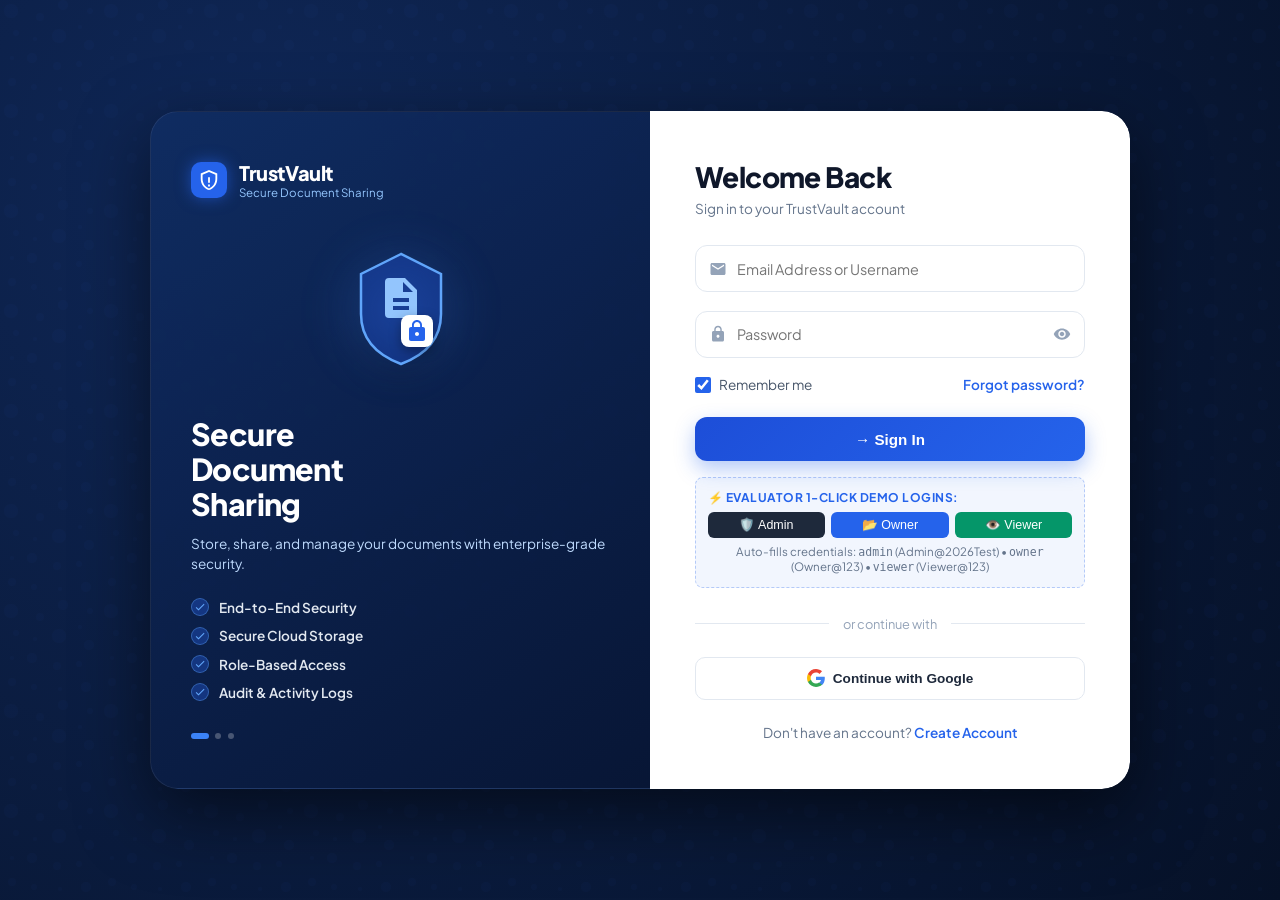
==== src/main/resources/static/dashboard.html @ 3277acce "feat: complete production readiness, multi-user isolation, and company evaluator audit" ====
<!DOCTYPE html>
<html lang="en">
<head>
  <meta charset="UTF-8">
  <meta http-equiv="refresh" content="0; url=index.html">
  <title>TrustVault - Redirecting...</title>
  <script>window.location.replace("index.html");</script>
</head>
<body style="font-family:sans-serif; text-align:center; padding:3rem; color:#475569;">
  <p>Redirecting to TrustVault Dashboard...</p>
  <p><a href="index.html">Click here if not redirected automatically</a></p>
</body>
</html>
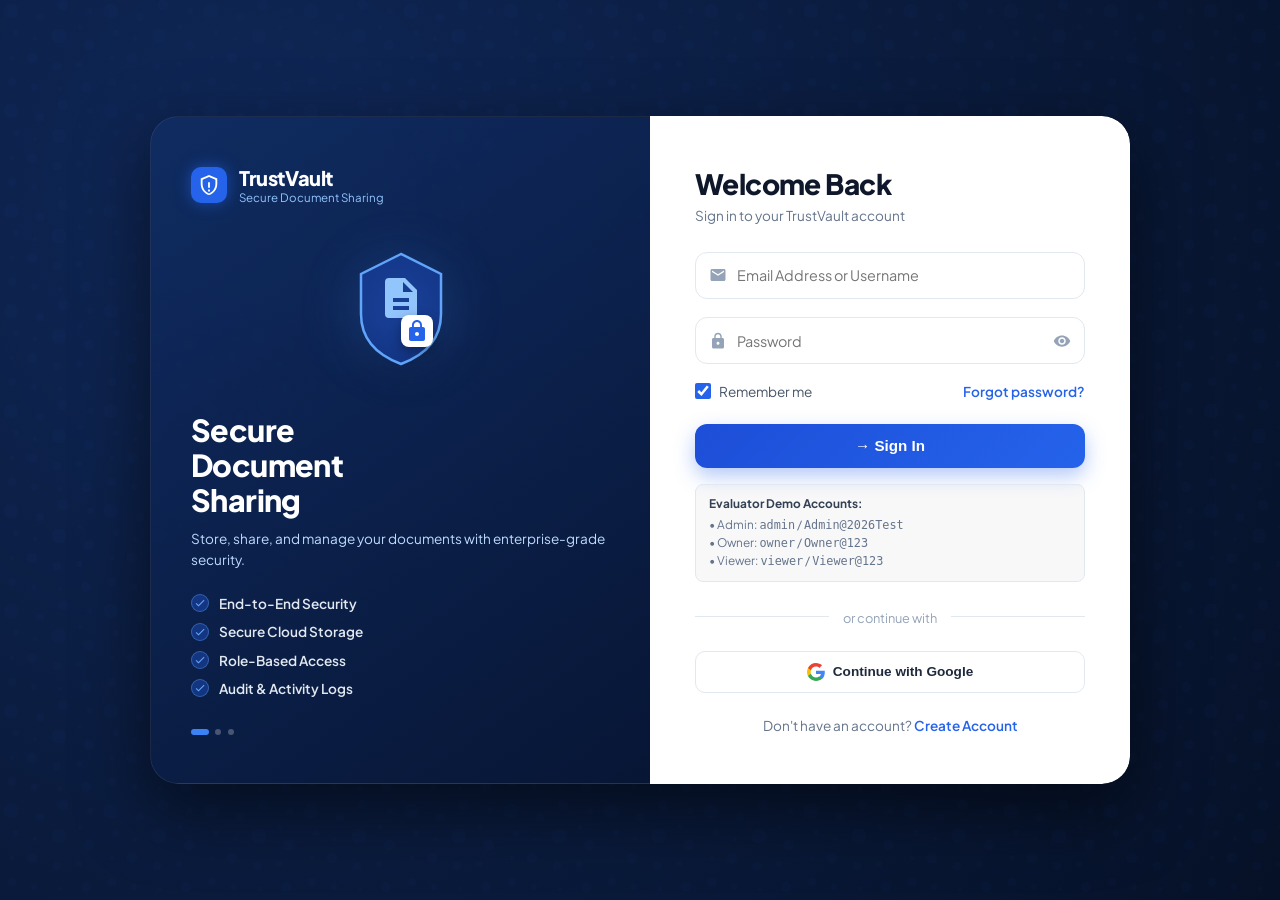
==== commit 24f99e06: "fix(auth): enforce homepage authentication routing, redirect unauthenticated users to login, protect" ====
--- a/src/main/resources/static/dashboard.html
+++ b/src/main/resources/static/dashboard.html
@@ -2,12 +2,532 @@
 <html lang="en">
 <head>
   <meta charset="UTF-8">
-  <meta http-equiv="refresh" content="0; url=index.html">
-  <title>TrustVault - Redirecting...</title>
-  <script>window.location.replace("index.html");</script>
+  <meta name="viewport" content="width=device-width, initial-scale=1.0">
+  <title>TrustVault Dashboard</title>
+  <link rel="icon" href="data:,">
+  <link rel="stylesheet" href="css/dashboard.css">
+  <link rel="stylesheet" href="css/theme.css">
+  <link rel="preconnect" href="https://fonts.googleapis.com">
+  <link rel="preconnect" href="https://fonts.gstatic.com" crossorigin>
+  <link href="https://fonts.googleapis.com/css2?family=Plus+Jakarta+Sans:wght@400;500;600;700;800&family=JetBrains+Mono:wght@500;600&display=swap" rel="stylesheet">
+  <script>
+    (function() {
+      var token = localStorage.getItem('trustvault_token') || sessionStorage.getItem('trustvault_token');
+      if (!token) {
+        window.location.replace('login.html');
+        return;
+      }
+      try {
+        document.cookie = 'trustvault_token=' + encodeURIComponent(token) + '; Path=/; SameSite=Lax; max-age=86400';
+      } catch (e) {}
+    })();
+  </script>
+  <style>
+    body.auth-pending {
+      display: none !important;
+    }
+  </style>
+  <script src="js/theme-switcher.js" defer></script>
+  <script src="js/dashboard.js" defer></script>
 </head>
-<body style="font-family:sans-serif; text-align:center; padding:3rem; color:#475569;">
-  <p>Redirecting to TrustVault Dashboard...</p>
-  <p><a href="index.html">Click here if not redirected automatically</a></p>
+<body class="auth-pending">
+  <!-- Top Enterprise Security Banner -->
+  <div class="evaluator-top-strip">
+    <div class="strip-left">
+      <span class="pulse-indicator"></span>
+      <strong>TRUSTVAULT ENTERPRISE SECURITY PLATFORM</strong> • SHA-256 Tamper-Evident Audit Ledger
+    </div>
+    <div class="strip-right">
+      <span id="active-session-badge" style="font-size:0.78rem; color:#93c5fd; font-weight:600;">Authenticated Session</span>
+      <a href="login.html" class="strip-link" onclick="handleLogout(); return false;">Sign Out →</a>
+    </div>
+  </div>
+
+  <div class="app-shell">
+    <!-- LEFT SIDEBAR -->
+    <aside class="sidebar">
+      <div class="sidebar-brand">
+        <div class="brand-shield-icon">
+          <svg viewBox="0 0 24 24"><path d="M12 1L3 5v6c0 5.55 3.84 10.74 9 12 5.16-1.26 9-6.45 9-12V5l-9-4zm0 2.18l7 3.12v4.7c0 4.67-3.13 9.07-7 10.18-3.87-1.11-7-5.51-7-10.18V6.3l7-3.12zm-1 5.82v6h2v-6h-2zm0 8v2h2v-2h-2z"/></svg>
+        </div>
+        <div class="brand-text">
+          <h2>TrustVault</h2>
+          <span>Secure Document Sharing</span>
+        </div>
+      </div>
+      <nav class="sidebar-nav">
+        <a href="javascript:void(0)" class="nav-item active" data-view="dashboard" onclick="navigateTo('dashboard')">
+          <svg viewBox="0 0 24 24"><path d="M10 20v-6h4v6h5v-8h3L12 3 2 12h3v8z"/></svg>
+          <span>Dashboard</span>
+        </a>
+        <a href="javascript:void(0)" class="nav-item" data-view="my-docs" onclick="navigateTo('my-docs')">
+          <svg viewBox="0 0 24 24"><path d="M14 2H6a2 2 0 0 0-2 2v16a2 2 0 0 0 2 2h12a2 2 0 0 0 2-2V8l-6-6zm-1 2l5 5h-5V4zM6 20V4h6v5h5v11H6z"/></svg>
+          <span>My Documents</span>
+        </a>
+        <a href="javascript:void(0)" class="nav-item" data-view="shared-with-me" onclick="navigateTo('shared-with-me')">
+          <svg viewBox="0 0 24 24"><path d="M16 11c1.66 0 2.99-1.34 2.99-3S17.66 5 16 5s-3 1.34-3 3 1.34 3 3 3zm-8 0c1.66 0 2.99-1.34 2.99-3S9.66 5 8 5 5 6.34 5 8s1.34 3 3 3zm0 2c-2.33 0-7 1.17-7 3.5V19h14v-2.5c0-2.33-4.67-3.5-7-3.5zm8 0c-.29 0-.62.02-.97.05 1.16.84 1.97 1.97 1.97 3.45V19h6v-2.5c0-2.33-4.67-3.5-7-3.5z"/></svg>
+          <span>Shared with Me</span>
+        </a>
+        <a href="javascript:void(0)" class="nav-item" data-view="shared-by-me" onclick="navigateTo('shared-by-me')">
+          <svg viewBox="0 0 24 24"><path d="M2.01 21L23 12 2.01 3 2 10l15 2-15 2z"/></svg>
+          <span>Shared by Me</span>
+        </a>
+        <a href="javascript:void(0)" class="nav-item" data-view="access-control" onclick="navigateTo('access-control')">
+          <svg viewBox="0 0 24 24"><path d="M12 1L3 5v6c0 5.55 3.84 10.74 9 12 5.16-1.26 9-6.45 9-12V5l-9-4zm-1 6h2v2h-2V7zm0 4h2v6h-2v-6z"/></svg>
+          <span>Access Control</span>
+        </a>
+        <a href="javascript:void(0)" class="nav-item" data-view="audit-logs" onclick="navigateTo('audit-logs')">
+          <svg viewBox="0 0 24 24"><path d="M19 3H5c-1.1 0-2 .9-2 2v14c0 1.1.9 2 2 2h14c1.1 0 2-.9 2-2V5c0-1.1-.9-2-2-2zm-5 14H7v-2h7v2zm3-4H7v-2h10v2zm0-4H7V7h10v2z"/></svg>
+          <span>Audit Logs</span>
+        </a>
+        <a href="javascript:void(0)" class="nav-item" data-view="recycle-bin" onclick="navigateTo('recycle-bin')">
+          <svg viewBox="0 0 24 24"><path d="M6 19c0 1.1.9 2 2 2h8c1.1 0 2-.9 2-2V7H6v12zM19 4h-3.5l-1-1h-5l-1 1H5v2h14V4z"/></svg>
+          <span>Recycle Bin</span>
+        </a>
+        <a href="javascript:void(0)" class="nav-item" data-view="settings" onclick="navigateTo('settings')">
+          <svg viewBox="0 0 24 24"><path d="M19.14 12.94c.04-.3.06-.61.06-.94 0-.32-.02-.64-.07-.94l2.03-1.58c.18-.14.23-.41.12-.61l-1.92-3.32c-.12-.22-.37-.29-.59-.22l-2.39.96c-.5-.38-1.03-.7-1.62-.94l-.36-2.54c-.04-.24-.24-.41-.48-.41h-3.84c-.24 0-.43.17-.47.41l-.36 2.54c-.59.24-1.13.57-1.62.94l-2.39-.96c-.22-.08-.47 0-.59.22L2.74 8.87c-.12.21-.08.47.12.61l2.03 1.58c-.05.3-.09.63-.09.94s.02.64.07.94l-2.03 1.58c-.18.14-.23.41-.12.61l1.92 3.32c.12.22.37.29.59.22l2.39-.96c.5.38 1.03.7 1.62.94l.36 2.54c.05.24.24.41.48.41h3.84c.24 0 .44-.17.47-.41l.36-2.54c.59-.24 1.13-.56 1.62-.94l2.39.96c.22.08.47 0 .59-.22l1.92-3.32c.12-.22.07-.47-.12-.61l-2.01-1.58zM12 15.6c-1.98 0-3.6-1.62-3.6-3.6s1.62-3.6 3.6-3.6 3.6 1.62 3.6 3.6-1.62 3.6-3.6 3.6z"/></svg>
+          <span>Settings</span>
+        </a>
+      </nav>
+      <!-- Sidebar Storage Meter -->
+      <div class="sidebar-storage-box">
+        <div class="storage-title-row"><span>Storage Used</span></div>
+        <div class="storage-value-row"><strong id="sidebar-storage-text">2.4 GB of 10 GB</strong></div>
+        <div class="progress-bar-track"><div class="progress-bar-fill" style="width: 24%;"></div></div>
+      </div>
+    </aside>
+
+    <!-- MAIN APP COLUMN -->
+    <div class="main-column">
+      <!-- TOP HEADER -->
+      <header class="top-header">
+        <h1 class="header-page-title" id="page-title">Dashboard</h1>
+        <button id="themeToggle" class="btn btn-sm" title="Toggle theme">🌙</button>
+
+        <button id="uploadBtn" class="btn btn-sm btn-primary" title="Upload document" style="margin-left:0.5rem;" onclick="triggerFileInput()"><svg width="16" height="16" viewBox="0 0 24 24" fill="currentColor" style="vertical-align:middle;margin-right:4px;"><path d="M5 20h14v-2H5v2zm7-18L5 9h4v4h6V9h4L12 2z"/></svg>Upload Documents</button>
+        <div class="header-search-bar">
+          <svg class="search-icon" viewBox="0 0 24 24"><path d="M15.5 14h-.79l-.28-.27A6.471 6.471 0 0 0 16 9.5 6.5 6.5 0 1 0 9.5 16c1.61 0 3.09-.59 4.23-1.57l.27.28v.79l5 4.99L20.49 19l-4.99-5zm-6 0C7.01 14 5 11.99 5 9.5S7.01 5 9.5 5 14 7.01 14 9.5 11.99 14 9.5 14z"/></svg>
+          <input type="text" id="global-search-input" placeholder="Search documents, users..." oninput="handleGlobalSearch(this.value)">
+        </div>
+        <div class="header-user-section">
+          <button class="notification-bell-btn" title="Notifications" onclick="showToast('Zero security breach notifications.', 'info')">
+            <svg viewBox="0 0 24 24"><path d="M12 22c1.1 0 2-.9 2-2h-4c0 1.1.9 2 2 2zm6-6v-5c0-3.07-1.63-5.64-4.5-6.32V4c0-.83-.67-1.5-1.5-1.5s-1.5.67-1.5 1.5v.68C7.64 5.36 6 7.92 6 11v5l-2 2v1h16v-1l-2-2zm-2 1H8v-6c0-2.48 1.51-4.5 4-4.5s4 2.02 4 4.5v6z"/></svg>
+            <span class="bell-dot"></span>
+          </button>
+          <div class="user-profile-widget" onclick="navigateTo('settings')" title="Account Settings">
+            <div class="user-avatar-circle" id="header-avatar">U</div>
+            <div class="user-name-meta">
+              <strong id="header-username">Loading...</strong>
+              <span id="header-role">Authenticated</span>
+            </div>
+          </div>
+          <button id="logoutBtn" class="btn btn-sm" style="background:#ef4444;color:#fff;border:none;padding:0.45rem 0.75rem;border-radius:8px;font-weight:600;cursor:pointer;" onclick="handleLogout()" title="Sign out and clear session">Logout</button>
+        </div>
+      
+
+<input type="file" id="dashboard-file-input" style="display:none;" onchange="handleFileSelect(event)" />
+</header>
+
+      <!-- CONTENT BODY -->
+      <main class="content-body">
+        <!-- VIEW: DASHBOARD (ADMIN) -->
+        <div id="view-dashboard" class="view-panel active">
+          <!-- Welcome / Overview Section -->
+          <div class="welcome-banner-card">
+            <div class="welcome-text-col">
+              <h2>Welcome back, <span id="welcome-user-name">User</span> 👋</h2>
+              <p>Manage, share, and control your documents securely with TrustVault.</p>
+            </div>
+            <div class="welcome-graphic-col">
+              <div class="graphic-canvas">
+                <svg class="doc-icon-back" viewBox="0 0 70 85"><rect width="70" height="85" rx="8" fill="#e2e8f0"/><line x1="12" y1="20" x2="58" y2="20" stroke="#cbd5e1" stroke-width="4" stroke-linecap="round"/><line x1="12" y1="32" x2="50" y2="32" stroke="#cbd5e1" stroke-width="4" stroke-linecap="round"/><line x1="12" y1="44" x2="45" y2="44" stroke="#cbd5e1" stroke-width="4" stroke-linecap="round"/></svg>
+                <svg class="doc-icon-front" viewBox="0 0 65 80"><rect width="65" height="80" rx="8" fill="#ffffff" filter="drop-shadow(0 8px 16px rgba(0,0,0,0.08))"/><line x1="12" y1="18" x2="52" y2="18" stroke="#93c5fd" stroke-width="3.5" stroke-linecap="round"/><line x1="12" y1="28" x2="45" y2="28" stroke="#93c5fd" stroke-width="3.5" stroke-linecap="round"/><line x1="12" y1="38" x2="48" y2="38" stroke="#cbd5e1" stroke-width="3.5" stroke-linecap="round"/></svg>
+                <div class="shield-badge-3d"><svg viewBox="0 0 24 24"><path d="M12 1L3 5v6c0 5.55 3.84 10.74 9 12 5.16-1.26 9-6.45 9-12V5l-9-4zm-1 6h2v2h-2V7zm0 4h2v6h-2v-6z" fill="#ffffff"/></svg></div>
+              </div>
+            </div>
+          </div>
+
+          <!-- KPI Cards -->
+          <div class="stats-row">
+            <div class="stat-card">
+              <div class="stat-icon-box blue-soft"><svg viewBox="0 0 24 24"><path d="M14 2H6a2 2 0 0 0-2 2v16a2 2 0 0 0 2 2h12a2 2 0 0 0 2-2V8l-6-6zm-1 2l5 5h-5V4zM6 20V4h6v5h5v11H6z"/></svg></div>
+              <div class="stat-content"><span class="stat-title">Total Users</span><div class="stat-num-row"><strong class="stat-number" id="kpi-total-users">...</strong></div></div>
+            </div>
+            <div class="stat-card">
+              <div class="stat-icon-box blue-soft"><svg viewBox="0 0 24 24"><path d="M14 2H6a2 2 0 0 0-2 2v16a2 2 0 0 0 2 2h12a2 2 0 0 0 2-2V8l-6-6zm-1 2l5 5h-5V4zM6 20V4h6v5h5v11H6z"/></svg></div>
+              <div class="stat-content"><span class="stat-title">Total Documents</span><div class="stat-num-row"><strong class="stat-number" id="kpi-total-docs">...</strong></div></div>
+            </div>
+            <div class="stat-card">
+              <div class="stat-icon-box green-soft"><svg viewBox="0 0 24 24"><path d="M12 1L3 5v6c0 5.55 3.84 10.74 9 12 5.16-1.26 9-6.45 9-12V5l-9-4zm-2 16l-4-4 1.41-1.41L10 14.17l6.59-6.59L18 9l-8 8z"/></svg></div>
+              <div class="stat-content"><span class="stat-title">Active Permissions</span><div class="stat-num-row"><strong class="stat-number" id="kpi-shared-docs">...</strong></div></div>
+            </div>
+            <div class="stat-card">
+              <div class="stat-icon-box purple-soft"><svg viewBox="0 0 24 24"><path d="M11.99 2C6.47 2 2 6.48 2 12s4.47 10 9.99 10C17.52 22 22 17.52 22 12S17.52 2 11.99 2zM12 20c-4.42 0-8-3.58-8-8s3.58-8 8-8 8 3.58 8 8-3.58 8-8 8zm.5-13H11v6l5.25 3.15.75-1.23-4.5-2.67z"/></svg></div>
+              <div class="stat-content"><span class="stat-title">Audit Events (Denied 24h)</span><div class="stat-num-row"><strong class="stat-number" id="kpi-storage-usage">...</strong></div></div>
+            </div>
+          </div>
+
+          <!-- Recent Documents Panel -->
+          <div class="panel-card" style="margin-top:1.5rem;">
+            <div class="panel-card-header flex-between">
+              <h3>Recent Documents</h3>
+              <div>
+                <button class="btn btn-sm btn-primary" style="margin-right:0.5rem;" onclick="openRequestAccessModal()">Request Document Access</button>
+                <a href="javascript:void(0)" class="link-view-all" onclick="navigateTo('my-docs')">View All →</a>
+              </div>
+            </div>
+            <table class="recent-docs-table">
+              <thead>
+                <tr>
+                  <th>Title</th>
+                  <th>Owner</th>
+                  <th>Modified</th>
+                  <th>Access</th>
+                  <th style="text-align:right;">Actions</th>
+                </tr>
+              </thead>
+              <tbody id="recent-docs-tbody">
+                <!-- Populated by JS -->
+              </tbody>
+            </table>
+          </div>
+
+          <!-- Security Posture & Audit Summary -->
+          <div class="panel-card" style="margin-top:1.5rem;">
+            <div class="panel-card-header flex-between">
+              <h3>Security &amp; Audit Posture (Real-Time API)</h3>
+              <button class="btn btn-sm btn-primary" onclick="runTamperProofCheck()">Verify Hash Chain</button>
+            </div>
+            <div class="panel-card-body" id="security-posture-summary" style="padding:1rem;color:var(--text-muted);">
+              Loading security telemetry...
+            </div>
+          </div>
+
+          <!-- Recent Activities -->
+          <div class="panel-card" style="margin-top:1.5rem;">
+            <div class="panel-card-header flex-between">
+              <h3>Recent Audit Trail Events</h3>
+              <a href="javascript:void(0)" class="link-view-all" onclick="navigateTo('audit-logs')">View All →</a>
+            </div>
+            <ul id="recent-activities-list" style="list-style:none;padding:0;margin:0;">
+              <!-- Populated by JS -->
+            </ul>
+          </div>
+
+          <!-- Pending Access Requests -->
+          <div class="panel-card" style="margin-top:1.5rem;">
+            <div class="panel-card-header flex-between">
+              <h3>Pending Access Requests (Owner Inbox)</h3>
+              <a href="javascript:void(0)" class="link-view-all" onclick="navigateTo('access-control')">Manage →</a>
+            </div>
+            <table class="recent-docs-table">
+              <thead>
+                <tr>
+                  <th>Requester</th>
+                  <th>Document</th>
+                  <th>Permission / Reason</th>
+                  <th>Requested At</th>
+                  <th style="text-align:right;">Action</th>
+                </tr>
+              </thead>
+              <tbody id="pending-requests-tbody">
+                <!-- Filled via API -->
+              </tbody>
+            </table>
+          </div>
+        </div>
+
+        <!-- VIEW: DOCUMENTS REPOSITORY (MY DOCS / SHARED WITH ME / SHARED BY ME) -->
+        <div id="view-my-docs" class="view-panel" style="display:none;">
+          <div class="panel-card">
+            <div class="panel-card-header flex-between">
+              <h3 id="docs-view-heading">Documents Repository</h3>
+              <div>
+                <button class="btn btn-sm btn-primary" onclick="openRequestAccessModal()">Request Access</button>
+                <button class="btn btn-sm btn-primary" onclick="openShareModal()">Grant Permission</button>
+              </div>
+            </div>
+            <table class="recent-docs-table">
+              <thead>
+                <tr>
+                  <th>Title</th>
+                  <th>Category</th>
+                  <th>Owner</th>
+                  <th>Size</th>
+                  <th>Created</th>
+                  <th>Permission</th>
+                  <th style="text-align:right;">Actions</th>
+                </tr>
+              </thead>
+              <tbody id="all-docs-tbody"></tbody>
+            </table>
+          </div>
+        </div>
+
+        <!-- VIEW: ACCESS CONTROL & REQUESTS -->
+        <div id="view-access-control" class="view-panel" style="display:none;">
+          <div class="panel-card" style="margin-bottom:1.5rem;">
+            <div class="panel-card-header flex-between">
+              <h3>Pending Access Requests (Approve / Reject)</h3>
+              <button class="btn btn-sm btn-primary" onclick="openRequestAccessModal()">+ New Access Request</button>
+            </div>
+            <table class="recent-docs-table">
+              <thead>
+                <tr>
+                  <th>Requester</th>
+                  <th>Document</th>
+                  <th>Requested Permission</th>
+                  <th>Reason</th>
+                  <th>Status</th>
+                  <th style="text-align:right;">Owner Action</th>
+                </tr>
+              </thead>
+              <tbody id="access-requests-manage-tbody"></tbody>
+            </table>
+          </div>
+
+          <div class="panel-card" style="margin-bottom:1.5rem;">
+            <div class="panel-card-header flex-between">
+              <h3>My Submitted Access Requests</h3>
+            </div>
+            <table class="recent-docs-table">
+              <thead>
+                <tr>
+                  <th>Document</th>
+                  <th>Requested Permission</th>
+                  <th>Reason</th>
+                  <th>Status</th>
+                  <th>Submitted At</th>
+                </tr>
+              </thead>
+              <tbody id="my-submitted-requests-tbody"></tbody>
+            </table>
+          </div>
+
+          <div class="panel-card">
+            <div class="panel-card-header flex-between">
+              <h3>Document Permissions &amp; Instant Revocation</h3>
+              <button class="btn btn-sm btn-primary" onclick="openShareModal()">Grant Permission</button>
+            </div>
+            <table class="recent-docs-table">
+              <thead>
+                <tr>
+                  <th>Document</th>
+                  <th>User</th>
+                  <th>Permission</th>
+                  <th>Granted At</th>
+                  <th>Expires</th>
+                  <th>Status</th>
+                  <th style="text-align:right;">Action</th>
+                </tr>
+              </thead>
+              <tbody id="access-control-tbody"></tbody>
+            </table>
+          </div>
+        </div>
+
+        <!-- VIEW: AUDIT LOGS -->
+        <div id="view-audit-logs" class="view-panel" style="display:none;">
+          <div class="panel-card">
+            <div class="panel-card-header flex-between">
+              <h3>Tamper-Evident SHA-256 Audit Ledger</h3>
+              <button class="btn btn-sm btn-primary" onclick="runTamperProofCheck()">Verify Cryptographic Chain</button>
+            </div>
+            <div id="tamper-banner-alert" style="padding:0.75rem 1rem;margin:0.75rem 1rem;border-radius:6px;background:#ecfdf5;color:#065f46;font-weight:600;">
+              <span id="tamper-banner-text">Click "Verify Cryptographic Chain" to validate all SHA-256 hash links.</span>
+            </div>
+            <table class="recent-docs-table">
+              <thead>
+                <tr>
+                  <th>ID</th>
+                  <th>Timestamp</th>
+                  <th>Action</th>
+                  <th>User</th>
+                  <th>Resource</th>
+                  <th>IP</th>
+                  <th>Status</th>
+                  <th>SHA-256 Chain Link</th>
+                </tr>
+              </thead>
+              <tbody id="audit-table-tbody"></tbody>
+            </table>
+          </div>
+        </div>
+
+        <!-- VIEW: RECYCLE BIN -->
+        <div id="view-recycle-bin" class="view-panel" style="display:none;">
+          <div class="panel-card">
+            <div class="panel-card-header flex-between">
+              <h3>Recycle Bin (Soft-Deleted Documents)</h3>
+              <button class="btn btn-sm" onclick="loadRecycleBinView()">Refresh</button>
+            </div>
+            <table class="recent-docs-table">
+              <thead>
+                <tr>
+                  <th>Title</th>
+                  <th>Category</th>
+                  <th>Owner</th>
+                  <th>Size</th>
+                  <th>Deleted At</th>
+                  <th style="text-align:right;">Actions</th>
+                </tr>
+              </thead>
+              <tbody id="recycle-bin-tbody"></tbody>
+            </table>
+          </div>
+        </div>
+
+        <!-- VIEW: SETTINGS -->
+        <div id="view-settings" class="view-panel" style="display:none;">
+          <div class="panel-card" style="margin-bottom:1.5rem;">
+            <div class="panel-card-header flex-between">
+              <h3>Active Account &amp; Security Profile</h3>
+              <button class="btn btn-sm" style="background:#ef4444;color:#fff;" onclick="handleLogout()">Sign Out</button>
+            </div>
+            <div id="settings-profile-box" style="display:grid;grid-template-columns:repeat(auto-fit,minmax(220px,1fr));gap:1rem;padding:0.5rem 0;"></div>
+          </div>
+          <div id="admin-user-management-card" class="panel-card" style="margin-bottom:1.5rem; display:none;">
+            <div class="panel-card-header flex-between">
+              <h3>User &amp; Role Management (Admin Only)</h3>
+              <button class="btn btn-sm" onclick="loadAdminUsersTable()">Refresh Users</button>
+            </div>
+            <table class="recent-docs-table">
+              <thead>
+                <tr>
+                  <th>ID</th>
+                  <th>Username</th>
+                  <th>Full Name</th>
+                  <th>Email</th>
+                  <th>Auth Provider</th>
+                  <th>Current Role</th>
+                  <th style="text-align:right;">Change Role</th>
+                </tr>
+              </thead>
+              <tbody id="admin-users-tbody"></tbody>
+            </table>
+          </div>
+          <div class="panel-card">
+            <div class="panel-card-header">
+              <h3>Role-Based Access Control (RBAC) Policy Matrix</h3>
+            </div>
+            <table class="recent-docs-table">
+              <thead>
+                <tr>
+                  <th>Capability</th>
+                  <th>Admin (ROLE_ADMIN)</th>
+                  <th>Owner (ROLE_OWNER)</th>
+                  <th>Viewer (ROLE_VIEWER)</th>
+                </tr>
+              </thead>
+              <tbody>
+                <tr><td>Upload New Documents</td><td>Allowed</td><td>Allowed</td><td>Blocked (403)</td></tr>
+                <tr><td>Manage / Delete Own Documents</td><td>Allowed (All)</td><td>Allowed (Own Only)</td><td>Blocked (403)</td></tr>
+                <tr><td>View / Download Private Documents</td><td>Allowed</td><td>Own or Explicitly Shared</td><td>Explicitly Shared Only</td></tr>
+                <tr><td>Edit Metadata / Upload New Version</td><td>Allowed</td><td>Own or EDIT Permission</td><td>EDIT Permission Only</td></tr>
+                <tr><td>Grant / Revoke Permissions</td><td>Allowed</td><td>Own Documents Only</td><td>Blocked (403)</td></tr>
+                <tr><td>Audit Trail &amp; SHA-256 Tamper Check</td><td>Allowed</td><td>Blocked (403)</td><td>Blocked (403)</td></tr>
+              </tbody>
+            </table>
+          </div>
+        </div>
+      </main>
+    </div>
+  </div>
+
+  <!-- UPLOAD DOCUMENT MODAL -->
+  <div id="modal-upload-doc" class="modal-backdrop">
+    <div class="modal-dialog">
+      <div class="modal-dialog-header"><h3>Upload Confidential Document</h3><button class="close-btn" onclick="closeModal('modal-upload-doc')">&times;</button></div>
+      <div class="modal-dialog-body">
+        <div class="form-row"><label>Document Title *</label><input type="text" id="upload-modal-title" class="form-input" placeholder="e.g., Q4 Board Audit Report" required /></div>
+        <div class="form-row"><label>Category</label><select id="upload-modal-category" class="form-input"><option value="General">General</option><option value="Finance">Finance</option><option value="Legal &amp; Board">Legal &amp; Board</option><option value="Compliance">Compliance</option><option value="HR &amp; Payroll">HR &amp; Payroll</option></select></div>
+        <div class="form-row"><label>Description</label><input type="text" id="upload-modal-desc" class="form-input" placeholder="Brief confidential summary..." /></div>
+        <div class="form-row"><label>Select File (PDF, DOCX, TXT, CSV, XLSX, PNG, JPG — Max 10MB) *</label><input type="file" id="upload-modal-file" class="form-input" required /></div>
+        <div style="margin-top:1rem;text-align:right;display:flex;gap:0.5rem;justify-content:flex-end;">
+          <button class="btn btn-sm" onclick="closeModal('modal-upload-doc')">Cancel</button>
+          <button class="btn btn-sm btn-primary" onclick="submitUploadModal()">Encrypt &amp; Upload</button>
+        </div>
+      </div>
+    </div>
+  </div>
+
+  <!-- DOCUMENT VERSIONS MODAL -->
+  <div id="modal-versions" class="modal-backdrop">
+    <div class="modal-dialog" style="max-width:650px;">
+      <div class="modal-dialog-header"><h3>Version History — <span id="versions-modal-title">Document</span></h3><button class="close-btn" onclick="closeModal('modal-versions')">&times;</button></div>
+      <div class="modal-dialog-body">
+        <input type="hidden" id="versions-doc-id" />
+        <div id="versions-upload-box" style="margin-bottom:1rem;padding:0.85rem;background:rgba(37,99,235,0.06);border-radius:8px;border:1px solid var(--border-color);">
+          <strong style="display:block;font-size:0.82rem;margin-bottom:0.5rem;">Upload New Version</strong>
+          <div style="display:flex;gap:0.5rem;flex-wrap:wrap;align-items:center;">
+            <input type="file" id="version-new-file" class="form-input" style="flex:1;min-width:180px;" />
+            <input type="text" id="version-change-summary" class="form-input" placeholder="Change summary (e.g., Updated clause 4)" style="flex:1;min-width:180px;" />
+            <button class="btn btn-sm btn-primary" onclick="submitNewDocumentVersion()">Upload Version</button>
+          </div>
+        </div>
+        <table class="recent-docs-table">
+          <thead>
+            <tr>
+              <th>Ver</th>
+              <th>Filename</th>
+              <th>Uploaded By</th>
+              <th>SHA-256</th>
+              <th>Summary</th>
+              <th>Date</th>
+            </tr>
+          </thead>
+          <tbody id="versions-modal-tbody"></tbody>
+        </table>
+      </div>
+    </div>
+  </div>
+
+  <!-- SHARE DOCUMENT MODAL -->
+  <div id="modal-share" class="modal-backdrop">
+    <div class="modal-dialog">
+      <div class="modal-dialog-header"><h3>Grant Document Permission</h3><button class="close-btn" onclick="closeModal('modal-share')">&times;</button></div>
+      <div class="modal-dialog-body">
+        <div class="form-row"><label>Document ID</label><select id="share-doc-select" class="form-input"></select></div>
+        <div class="form-row"><label>Select User to Grant Access</label><select id="share-user-select" class="form-input"><option value="viewer">Bob Smith (viewer)</option><option value="owner">Alice Jenkins (owner)</option><option value="admin">Demo Admin (admin)</option></select></div>
+        <div class="form-row"><label>Permission Type</label><select id="share-perm-select" class="form-input"><option value="READ">READ</option><option value="EDIT">EDIT</option></select></div>
+        <div style="margin-top:1rem;text-align:right;">
+          <button class="btn btn-sm btn-primary" onclick="executeShareDocument()">Grant Access</button>
+        </div>
+      </div>
+    </div>
+  </div>
+
+  <!-- REQUEST ACCESS MODAL -->
+  <div id="modal-request-access" class="modal-backdrop">
+    <div class="modal-dialog">
+      <div class="modal-dialog-header"><h3>Request Document Access</h3><button class="close-btn" onclick="closeModal('modal-request-access')">&times;</button></div>
+      <div class="modal-dialog-body">
+        <div class="form-row"><label>Document ID</label><input type="number" id="req-doc-id" class="form-input" value="1" min="1" /></div>
+        <div class="form-row"><label>Requested Permission</label><select id="req-perm-type" class="form-input"><option value="READ">READ</option><option value="EDIT">EDIT</option></select></div>
+        <div class="form-row"><label>Business Justification / Reason</label><input type="text" id="req-reason" class="form-input" placeholder="e.g., Required for Q4 compliance audit review" value="Required for compliance audit review" /></div>
+        <div style="margin-top:1rem;text-align:right;">
+          <button class="btn btn-sm btn-primary" onclick="submitAccessRequest()">Submit Access Request</button>
+        </div>
+      </div>
+    </div>
+  </div>
+
+  <!-- EDIT DOCUMENT MODAL -->
+  <div id="modal-edit-doc" class="modal-backdrop">
+    <div class="modal-dialog">
+      <div class="modal-dialog-header"><h3>Edit Document Metadata</h3><button class="close-btn" onclick="closeModal('modal-edit-doc')">&times;</button></div>
+      <div class="modal-dialog-body">
+        <input type="hidden" id="edit-doc-id" />
+        <div class="form-row"><label>Document Title</label><input type="text" id="edit-doc-title" class="form-input" required /></div>
+        <div class="form-row"><label>Category</label><input type="text" id="edit-doc-category" class="form-input" value="General" /></div>
+        <div class="form-row"><label>Description</label><input type="text" id="edit-doc-description" class="form-input" /></div>
+        <div style="margin-top:1rem;text-align:right;">
+          <button class="btn btn-sm btn-primary" id="btn-submit-edit-doc" onclick="submitEditDocument()">Save Changes</button>
+        </div>
+      </div>
+    </div>
+  </div>
+
+  <div id="toast-container" style="position:fixed;bottom:1.5rem;right:1.5rem;z-index:9999;display:flex;flex-direction:column;gap:0.5rem;"></div>
 </body>
-</html>
+</html>
--- a/src/main/resources/static/css/dashboard.css
+++ b/src/main/resources/static/css/dashboard.css
@@ -0,0 +1,1052 @@
+:root {
+  --primary-blue: #2563eb;
+  --primary-hover: #1d4ed8;
+  --sidebar-bg: #0a1a2a; /* dark navy */
+  --sidebar-hover: #142243;
+  --sidebar-active: linear-gradient(135deg, #4f46e5, #7c3aed); /* blue‑purple gradient */
+  --bg-main: #f0f4ff;
+  --card-bg: #ffffff;
+  --border-color: #e2e8f0;
+  --text-dark: #0f172a;
+  --text-muted: #64748b;
+  --text-light: #94a3b8;
+  --success: #16a34a;
+  --success-bg: #dcfce7;
+  --font-sans: 'Plus Jakarta Sans', -apple-system, BlinkMacSystemFont, "Segoe UI", Roboto, sans-serif;
+}
+
+* {
+  box-sizing: border-box;
+  margin: 0;
+  padding: 0;
+}
+
+body {
+  font-family: var(--font-sans);
+  background: var(--bg-main);
+  color: var(--text-dark);
+  min-height: 100vh;
+  overflow-x: hidden;
+}
+
+/* Top Evaluator Banner */
+.evaluator-top-strip {
+  background: var(--bg-main);
+  color: var(--text-dark);
+  padding: 0.45rem 1.5rem;
+  display: flex;
+  justify-content: space-between;
+  align-items: center;
+  font-size: 0.75rem;
+  border-bottom: 1px solid rgba(0, 0, 0, 0.1);
+}
+
+.strip-left {
+  display: flex;
+  align-items: center;
+  gap: 0.5rem;
+}
+
+.pulse-indicator {
+  width: 8px;
+  height: 8px;
+  border-radius: 50%;
+  background: #10b981;
+  box-shadow: 0 0 8px #10b981;
+}
+
+.strip-right {
+  display: flex;
+  align-items: center;
+  gap: 0.5rem;
+}
+
+.strip-chip {
+  padding: 0.2rem 0.65rem;
+  border-radius: 12px;
+  border: 1px solid rgba(255, 255, 255, 0.15);
+  background: rgba(255, 255, 255, 0.08);
+  color: #cbd5e1;
+  font-size: 0.72rem;
+  font-weight: 600;
+  cursor: pointer;
+  transition: all 0.2s;
+}
+
+.strip-chip:hover, .strip-chip.active {
+  background: #2563eb;
+  color: #fff;
+  border-color: #3b82f6;
+}
+
+.strip-link {
+  color: #60a5fa;
+  text-decoration: none;
+  font-weight: 600;
+  margin-left: 0.5rem;
+}
+
+/* Shell Layout */
+.app-shell {
+  display: flex;
+  min-height: calc(100vh - 35px);
+}
+
+/* Sidebar */
+.sidebar {
+  width: 250px;
+  background: var(--sidebar-bg);
+  color: #ffffff;
+  display: flex;
+  flex-direction: column;
+  justify-content: space-between;
+  flex-shrink: 0;
+  padding: 1.5rem 1rem;
+}
+
+.sidebar-brand {
+  display: flex;
+  align-items: center;
+  gap: 0.75rem;
+  padding: 0 0.5rem 1.75rem;
+}
+
+.brand-shield-icon {
+  width: 36px;
+  height: 36px;
+  background: #2563eb;
+  border-radius: 10px;
+  display: flex;
+  align-items: center;
+  justify-content: center;
+  box-shadow: 0 0 15px rgba(37, 99, 235, 0.5);
+}
+
+.brand-shield-icon svg {
+  width: 22px;
+  height: 22px;
+  fill: #ffffff;
+}
+
+.brand-text h2 {
+  font-size: 1.15rem;
+  font-weight: 800;
+  letter-spacing: -0.02em;
+}
+
+.brand-text span {
+  font-size: 0.7rem;
+  color: #93c5fd;
+  display: block;
+}
+
+.sidebar-nav {
+  display: flex;
+  flex-direction: column;
+  gap: 0.35rem;
+  flex: 1;
+}
+
+.nav-item {
+  display: flex;
+  align-items: center;
+  gap: 0.75rem;
+  padding: 0.7rem 1rem;
+  border-radius: 10px;
+  color: #94a3b8;
+  text-decoration: none;
+  font-size: 0.85rem;
+  font-weight: 600;
+  transition: all 0.2s;
+}
+
+.nav-item svg {
+  width: 18px;
+  height: 18px;
+  fill: currentColor;
+}
+
+.nav-item:hover {
+  background: var(--sidebar-hover);
+  color: #ffffff;
+}
+
+.nav-item.active {
+  background: var(--sidebar-active);
+  color: #ffffff;
+  box-shadow: 0 4px 14px rgba(37, 99, 235, 0.4);
+}
+
+/* Sidebar Storage Box */
+.sidebar-storage-box {
+  background: rgba(255, 255, 255, 0.05);
+  border: 1px solid rgba(255, 255, 255, 0.08);
+  border-radius: 12px;
+  padding: 1rem;
+}
+
+.storage-title-row {
+  font-size: 0.75rem;
+  color: #94a3b8;
+  margin-bottom: 0.25rem;
+}
+
+.storage-value-row {
+  font-size: 0.85rem;
+  color: #ffffff;
+  margin-bottom: 0.6rem;
+}
+
+.progress-bar-track {
+  width: 100%;
+  height: 6px;
+  background: rgba(255, 255, 255, 0.12);
+  border-radius: 4px;
+  overflow: hidden;
+}
+
+.progress-bar-fill {
+  height: 100%;
+  background: #2563eb;
+  border-radius: 4px;
+}
+
+/* Main Column */
+.main-column {
+  flex: 1;
+  display: flex;
+  flex-direction: column;
+  min-width: 0;
+}
+
+/* Top Header */
+.top-header {
+  height: 70px;
+  background: #ffffff;
+  border-bottom: 1px solid var(--border-color);
+  display: flex;
+  align-items: center;
+  justify-content: space-between;
+  padding: 0 2rem;
+  position: sticky;
+  top: 0;
+  z-index: 50;
+}
+
+.header-page-title {
+  font-size: 1.35rem;
+  font-weight: 800;
+  color: var(--text-dark);
+}
+
+.header-search-bar {
+  position: relative;
+  width: 380px;
+}
+
+.header-search-bar .search-icon {
+  position: absolute;
+  left: 14px;
+  top: 50%;
+  transform: translateY(-50%);
+  width: 18px;
+  height: 18px;
+  fill: var(--text-light);
+}
+
+.header-search-bar input {
+  width: 100%;
+  padding: 0.6rem 4rem 0.6rem 2.5rem;
+  border-radius: 10px;
+  border: 1.5px solid var(--border-color);
+  background: #ffffff;
+  font-size: 0.85rem;
+  color: var(--text-dark);
+  font-family: inherit;
+  transition: all 0.2s;
+}
+
+.header-search-bar input:focus {
+  outline: none;
+  border-color: var(--primary-blue);
+  box-shadow: 0 0 0 3px rgba(37, 99, 235, 0.1);
+}
+
+.search-shortcut {
+  position: absolute;
+  right: 12px;
+  top: 50%;
+  transform: translateY(-50%);
+  background: #f1f5f9;
+  border: 1px solid #cbd5e1;
+  color: #64748b;
+  font-size: 0.7rem;
+  font-weight: 600;
+  padding: 0.15rem 0.4rem;
+  border-radius: 4px;
+}
+
+.header-user-section {
+  display: flex;
+  align-items: center;
+  gap: 1.25rem;
+}
+
+.notification-bell-btn {
+  background: #f8fafc;
+  border: 1.5px solid var(--border-color);
+  width: 38px;
+  height: 38px;
+  border-radius: 10px;
+  display: flex;
+  align-items: center;
+  justify-content: center;
+  cursor: pointer;
+  position: relative;
+  transition: all 0.2s;
+}
+
+.notification-bell-btn:hover {
+  background: #f1f5f9;
+}
+
+.notification-bell-btn svg {
+  width: 18px;
+  height: 18px;
+  fill: #64748b;
+}
+
+.bell-dot {
+  position: absolute;
+  top: 8px;
+  right: 9px;
+  width: 6px;
+  height: 6px;
+  background: #ef4444;
+  border-radius: 50%;
+}
+
+.user-profile-widget {
+  display: flex;
+  align-items: center;
+  gap: 0.75rem;
+  cursor: pointer;
+  padding: 0.35rem 0.6rem;
+  border-radius: 10px;
+  transition: all 0.2s;
+}
+
+.user-profile-widget:hover {
+  background: #f8fafc;
+}
+
+.user-avatar-circle {
+  width: 36px;
+  height: 36px;
+  background: #0f172a;
+  color: #ffffff;
+  border-radius: 50%;
+  display: flex;
+  align-items: center;
+  justify-content: center;
+  font-size: 0.85rem;
+  font-weight: 700;
+}
+
+.user-name-meta {
+  display: flex;
+  flex-direction: column;
+}
+
+.user-name-meta strong {
+  font-size: 0.85rem;
+  font-weight: 700;
+  color: var(--text-dark);
+}
+
+.user-name-meta span {
+  font-size: 0.72rem;
+  color: var(--text-muted);
+}
+
+.chevron-down {
+  width: 16px;
+  height: 16px;
+  fill: var(--text-light);
+}
+
+/* Content Body */
+.content-body {
+  padding: 2rem;
+  flex: 1;
+}
+
+/* Responsive layout */
+@media (max-width: 1024px) {
+  .app-shell { flex-direction: column; }
+  .sidebar { width: 100%; height: auto; padding: 1rem; }
+  .main-column { padding-top: 0; }
+  .top-header { flex-wrap: wrap; height: auto; padding: 0.5rem 1rem; }
+  .header-search-bar { width: 100%; margin-top: 0.5rem; }
+  .welcome-banner-card { flex-direction: column; align-items: flex-start; }
+  .welcome-graphic-col { margin-top: 1rem; width: 100%; }
+}
+
+@media (max-width: 600px) {
+  .sidebar { padding: 0.5rem; }
+  .nav-item { font-size: 0.75rem; padding: 0.5rem; }
+  .top-header { justify-content: space-between; }
+  .header-page-title { font-size: 1.1rem; }
+  .stats-row { display: grid; grid-template-columns: repeat(2, 1fr); gap: 0.75rem; }
+  .stat-card { padding: 0.75rem; }
+  .panel-card { padding: 0.75rem; }
+  .welcome-banner-card { padding: 1.5rem; }
+}
+
+/* Welcome Banner Card */
+.welcome-banner-card {
+  background: #ffffff;
+  border: 1px solid var(--border-color);
+  border-radius: 18px;
+  padding: 2rem 2.5rem;
+  display: flex;
+  justify-content: space-between;
+  align-items: center;
+  margin-bottom: 1.5rem;
+  position: relative;
+  overflow: hidden;
+  box-shadow: 0 4px 20px rgba(0, 0, 0, 0.02);
+}
+
+.welcome-text-col h2 {
+  font-size: 1.55rem;
+  font-weight: 800;
+  color: var(--text-dark);
+  margin-bottom: 0.4rem;
+}
+
+.welcome-text-col p {
+  font-size: 0.9rem;
+  color: var(--text-muted);
+}
+
+.graphic-canvas {
+  position: relative;
+  width: 120px;
+  height: 95px;
+}
+
+.doc-icon-back {
+  position: absolute;
+  top: 0;
+  left: 0;
+  width: 65px;
+  height: 80px;
+}
+
+.doc-icon-front {
+  position: absolute;
+  top: 10px;
+  left: 20px;
+  width: 65px;
+  height: 80px;
+}
+
+.shield-badge-3d {
+  position: absolute;
+  bottom: 0;
+  right: 0;
+  width: 36px;
+  height: 36px;
+  background: #2563eb;
+  border-radius: 10px;
+  display: flex;
+  align-items: center;
+  justify-content: center;
+  box-shadow: 0 4px 12px rgba(37, 99, 235, 0.4);
+}
+
+.shield-badge-3d svg {
+  width: 20px;
+  height: 20px;
+}
+
+/* 4 KPI Stat Cards */
+.stats-row {
+  display: grid;
+  grid-template-columns: repeat(4, 1fr);
+  gap: 1.25rem;
+  margin-bottom: 1.5rem;
+}
+
+.stat-card {
+  background: #ffffff;
+  border: 1px solid var(--border-color);
+  border-radius: 16px;
+  padding: 1.25rem 1.4rem;
+  display: flex;
+  align-items: center;
+  gap: 1rem;
+  box-shadow: 0 2px 10px rgba(0, 0, 0, 0.02);
+}
+
+.stat-icon-box {
+  width: 46px;
+  height: 46px;
+  border-radius: 12px;
+  display: flex;
+  align-items: center;
+  justify-content: center;
+  flex-shrink: 0;
+}
+
+.stat-icon-box svg {
+  width: 22px;
+  height: 22px;
+}
+
+.blue-soft { background: #eff6ff; }
+.blue-soft svg { fill: #2563eb; }
+
+.green-soft { background: #f0fdf4; }
+.green-soft svg { fill: #16a34a; }
+
+.purple-soft { background: #faf5ff; }
+.purple-soft svg { fill: #9333ea; }
+
+.stat-content {
+  flex: 1;
+}
+
+.stat-title {
+  font-size: 0.78rem;
+  color: var(--text-muted);
+  font-weight: 600;
+  display: block;
+  margin-bottom: 0.2rem;
+}
+
+.stat-num-row {
+  display: flex;
+  align-items: center;
+  gap: 0.5rem;
+}
+
+.stat-number {
+  font-size: 1.55rem;
+  font-weight: 800;
+  color: var(--text-dark);
+}
+
+.trend-badge {
+  font-size: 0.72rem;
+  font-weight: 700;
+  padding: 0.15rem 0.45rem;
+  border-radius: 6px;
+}
+
+.trend-badge.green {
+  background: var(--success-bg);
+  color: var(--success);
+}
+
+/* Dashboard Main Grid: Left 68%, Right 32% */
+.dashboard-main-grid {
+  display: grid;
+  grid-template-columns: 2fr 1fr;
+  gap: 1.5rem;
+}
+
+.panel-card {
+  background: #ffffff;
+  border: 1px solid var(--border-color);
+  border-radius: 18px;
+  padding: 1.5rem;
+  margin-bottom: 1.5rem;
+  box-shadow: 0 4px 15px rgba(0, 0, 0, 0.02);
+}
+
+.panel-card-header {
+  margin-bottom: 1.25rem;
+}
+
+.panel-card-header.flex-between {
+  display: flex;
+  justify-content: space-between;
+  align-items: center;
+}
+
+.header-icon-title {
+  display: flex;
+  align-items: center;
+  gap: 0.75rem;
+}
+
+.header-mini-icon {
+  width: 32px;
+  height: 32px;
+  border-radius: 8px;
+  background: #f1f5f9;
+  display: flex;
+  align-items: center;
+  justify-content: center;
+}
+
+.header-mini-icon svg {
+  width: 18px;
+  height: 18px;
+  fill: #475569;
+}
+
+.header-mini-icon.blue-text svg { fill: #2563eb; }
+.header-mini-icon.amber-text svg { fill: #d97706; }
+
+.header-icon-title h3 {
+  font-size: 1.05rem;
+  font-weight: 800;
+  color: var(--text-dark);
+}
+
+.header-icon-title p {
+  font-size: 0.78rem;
+  color: var(--text-muted);
+}
+
+.link-view-all {
+  font-size: 0.8rem;
+  font-weight: 700;
+  color: #2563eb;
+  text-decoration: none;
+}
+
+.link-view-all:hover {
+  text-decoration: underline;
+}
+
+/* Dropzone */
+.dropzone {
+  border: 2px dashed #cbd5e1;
+  background: #f8fafc;
+  border-radius: 14px;
+  padding: 2.25rem 1.5rem;
+  text-align: center;
+  cursor: pointer;
+  display: flex;
+  flex-direction: column;
+  align-items: center;
+  justify-content: center;
+  transition: all 0.2s;
+}
+
+.dropzone:hover {
+  border-color: #2563eb;
+  background: #eff6ff;
+}
+
+.dropzone-cloud-icon {
+  width: 50px;
+  height: 50px;
+  background: #eff6ff;
+  border-radius: 50%;
+  display: flex;
+  align-items: center;
+  justify-content: center;
+  margin-bottom: 0.75rem;
+}
+
+.dropzone-cloud-icon svg {
+  width: 28px;
+  height: 28px;
+  fill: #2563eb;
+}
+
+.dropzone-primary-text {
+  font-size: 0.95rem;
+  font-weight: 700;
+  color: #1e293b;
+  margin-bottom: 0.25rem;
+}
+
+.dropzone-sub-text {
+  font-size: 0.78rem;
+  color: #64748b;
+  margin-bottom: 1.25rem;
+}
+
+.btn-choose-files {
+  background: #2563eb;
+  color: #ffffff;
+  padding: 0.65rem 1.25rem;
+  border-radius: 10px;
+  border: none;
+  font-size: 0.85rem;
+  font-weight: 700;
+  cursor: pointer;
+  display: inline-flex;
+  align-items: center;
+  gap: 0.5rem;
+  box-shadow: 0 4px 12px rgba(37, 99, 235, 0.3);
+  transition: all 0.2s;
+}
+
+.btn-choose-files svg {
+  width: 16px;
+  height: 16px;
+  fill: #ffffff;
+}
+
+.btn-choose-files:hover {
+  background: #1d4ed8;
+  transform: translateY(-1px);
+}
+
+/* Recent Documents Table */
+.table-responsive {
+  overflow-x: auto;
+}
+
+.recent-docs-table {
+  width: 100%;
+  border-collapse: collapse;
+  font-size: 0.85rem;
+}
+
+.recent-docs-table th {
+  padding: 0.75rem 1rem;
+  text-align: left;
+  font-size: 0.75rem;
+  font-weight: 700;
+  color: #64748b;
+  border-bottom: 1px solid var(--border-color);
+}
+
+.recent-docs-table td {
+  padding: 0.9rem 1rem;
+  border-bottom: 1px solid #f1f5f9;
+  color: var(--text-dark);
+}
+
+.doc-name-cell {
+  display: flex;
+  align-items: center;
+  gap: 0.75rem;
+  font-weight: 700;
+}
+
+/* File format icons */
+.file-badge-icon {
+  width: 26px;
+  height: 26px;
+  border-radius: 6px;
+  display: flex;
+  align-items: center;
+  justify-content: center;
+  font-size: 0.65rem;
+  font-weight: 800;
+  color: #ffffff;
+  flex-shrink: 0;
+}
+
+.file-badge-icon.pdf { background: #ef4444; }
+.file-badge-icon.doc { background: #2563eb; }
+.file-badge-icon.xls { background: #16a34a; }
+
+.access-pill {
+  display: inline-flex;
+  align-items: center;
+  gap: 0.35rem;
+  padding: 0.2rem 0.6rem;
+  border-radius: 20px;
+  font-size: 0.72rem;
+  font-weight: 600;
+}
+
+.access-pill svg {
+  width: 12px;
+  height: 12px;
+}
+
+.access-pill.shared {
+  background: #eff6ff;
+  color: #2563eb;
+}
+.access-pill.shared svg { fill: #2563eb; }
+
+.access-pill.private {
+  background: #f1f5f9;
+  color: #64748b;
+}
+.access-pill.private svg { fill: #64748b; }
+
+.btn-action-kebab {
+  background: transparent;
+  border: none;
+  font-size: 1.1rem;
+  font-weight: bold;
+  color: #94a3b8;
+  cursor: pointer;
+}
+
+/* Storage Card (Right) */
+.storage-lg {
+  height: 8px;
+  margin: 0.75rem 0 1rem;
+}
+
+.storage-lg .progress-bar-fill {
+  background: #2563eb;
+}
+
+.storage-text-row {
+  display: flex;
+  justify-content: space-between;
+  align-items: baseline;
+}
+
+.storage-used-number {
+  font-size: 1.1rem;
+  font-weight: 800;
+  color: var(--text-dark);
+}
+
+.storage-pct {
+  font-size: 0.85rem;
+  font-weight: 700;
+  color: #64748b;
+}
+
+.storage-info-alert {
+  background: #f0fdf4;
+  border: 1px solid #bbf7d0;
+  border-radius: 8px;
+  padding: 0.6rem 0.85rem;
+  display: flex;
+  align-items: center;
+  gap: 0.5rem;
+  font-size: 0.75rem;
+  color: #166534;
+  font-weight: 600;
+}
+
+.storage-info-alert svg {
+  width: 16px;
+  height: 16px;
+  fill: #166534;
+  flex-shrink: 0;
+}
+
+/* Quick Actions Card */
+.quick-actions-list {
+  display: flex;
+  flex-direction: column;
+  gap: 0.6rem;
+}
+
+.action-item-btn {
+  width: 100%;
+  display: flex;
+  align-items: center;
+  gap: 0.75rem;
+  padding: 0.8rem 1rem;
+  background: #ffffff;
+  border: 1px solid var(--border-color);
+  border-radius: 12px;
+  cursor: pointer;
+  transition: all 0.2s;
+  text-align: left;
+}
+
+.action-item-btn:hover {
+  background: #f8fafc;
+  border-color: #cbd5e1;
+  transform: translateX(2px);
+}
+
+.action-icon-pill {
+  width: 32px;
+  height: 32px;
+  background: #eff6ff;
+  border-radius: 8px;
+  display: flex;
+  align-items: center;
+  justify-content: center;
+  flex-shrink: 0;
+}
+
+.action-icon-pill svg {
+  width: 16px;
+  height: 16px;
+  fill: #2563eb;
+}
+
+.action-item-btn span {
+  flex: 1;
+  font-size: 0.85rem;
+  font-weight: 700;
+  color: var(--text-dark);
+}
+
+.action-chevron {
+  width: 16px;
+  height: 16px;
+  fill: #94a3b8;
+}
+
+/* Modal styles */
+.modal-backdrop {
+  position: fixed;
+  top: 0;
+  left: 0;
+  right: 0;
+  bottom: 0;
+  background: rgba(15, 23, 42, 0.65);
+  backdrop-filter: blur(4px);
+  display: none;
+  align-items: center;
+  justify-content: center;
+  z-index: 1000;
+  padding: 1rem;
+}
+
+.modal-backdrop.open { display: flex; }
+
+.modal-dialog {
+  background: #ffffff;
+  border-radius: 16px;
+  width: 100%;
+  max-width: 500px;
+  overflow: hidden;
+  box-shadow: 0 25px 60px rgba(0, 0, 0, 0.2);
+}
+
+.modal-dialog-header {
+  padding: 1.25rem 1.5rem;
+  border-bottom: 1px solid var(--border-color);
+  display: flex;
+  justify-content: space-between;
+  align-items: center;
+}
+
+.modal-dialog-header h3 {
+  font-size: 1.1rem;
+  font-weight: 800;
+}
+
+.close-btn {
+  background: transparent;
+  border: none;
+  font-size: 1.3rem;
+  color: #94a3b8;
+  cursor: pointer;
+}
+
+.modal-dialog-body {
+  padding: 1.5rem;
+}
+
+.form-row {
+  margin-bottom: 1.1rem;
+}
+
+.form-row label {
+  display: block;
+  font-size: 0.8rem;
+  font-weight: 700;
+  color: #334155;
+  margin-bottom: 0.4rem;
+}
+
+.form-input {
+  width: 100%;
+  padding: 0.65rem 0.85rem;
+  border-radius: 8px;
+  border: 1.5px solid var(--border-color);
+  font-size: 0.85rem;
+  font-family: inherit;
+}
+
+.modal-dialog-footer {
+  padding: 1rem 1.5rem;
+  border-top: 1px solid var(--border-color);
+  display: flex;
+  justify-content: flex-end;
+  gap: 0.75rem;
+  background: #f8fafc;
+}
+
+.btn-secondary-flat {
+  padding: 0.65rem 1rem;
+  border: 1px solid var(--border-color);
+  background: #fff;
+  border-radius: 8px;
+  font-size: 0.85rem;
+  font-weight: 600;
+  cursor: pointer;
+}
+
+/* Tamper banner alert */
+.tamper-alert-box {
+  padding: 0.75rem 1rem;
+  border-radius: 10px;
+  display: flex;
+  align-items: center;
+  gap: 0.5rem;
+  margin-bottom: 1rem;
+  font-size: 0.82rem;
+}
+
+.tamper-alert-box.verified {
+  background: #f0fdf4;
+  border: 1px solid #bbf7d0;
+  color: #166534;
+}
+
+.status-dot-green {
+  width: 8px;
+  height: 8px;
+  border-radius: 50%;
+  background: #16a34a;
+}
+
+/* Toast */
+#toast-container {
+  position: fixed;
+  bottom: 24px;
+  right: 24px;
+  display: flex;
+  flex-direction: column;
+  gap: 0.5rem;
+  z-index: 9999;
+}
+
+.toast {
+  padding: 0.75rem 1.25rem;
+  border-radius: 10px;
+  background: #0f172a;
+  color: #fff;
+  font-size: 0.85rem;
+  box-shadow: 0 10px 25px rgba(0, 0, 0, 0.4);
+  border-left: 4px solid #2563eb;
+  animation: slideIn 0.3s ease-out;
+}
+
+.toast.success { border-left-color: #10b981; }
+.toast.error { border-left-color: #ef4444; }
+
+@keyframes slideIn {
+  from { transform: translateX(100%); opacity: 0; }
+  to { transform: translateX(0); opacity: 1; }
+}
+
+@media (max-width: 1024px) {
+  .dashboard-main-grid { grid-template-columns: 1fr; }
+  .stats-row { grid-template-columns: repeat(2, 1fr); }
+}
+
+@media (max-width: 768px) {
+  .app-shell { flex-direction: column; }
+  .sidebar { width: 100%; }
+  .stats-row { grid-template-columns: 1fr; }
+  .top-header { padding: 0 1rem; }
+  .header-search-bar { width: 220px; }
+}
--- a/src/main/resources/static/css/theme.css
+++ b/src/main/resources/static/css/theme.css
@@ -0,0 +1,60 @@
+/* Theme definitions */
+:root[data-theme="light"] {
+  --bg-color: #f0f4ff;
+  --bg-main: #f0f4ff;
+  --text-color: #0f172a;
+  --text-dark: #0f172a;
+  --text-muted: #64748b;
+  --border-color: #e2e8f0;
+  --primary: #2563eb;
+  --card-bg: #ffffff;
+  --card-shadow: rgba(0,0,0,.05);
+}
+
+:root[data-theme="dark"] {
+  --bg-color: #0f172a;
+  --bg-main: #0f172a;
+  --text-color: #f8fafc;
+  --text-dark: #f8fafc;
+  --text-muted: #94a3b8;
+  --border-color: #334155;
+  --primary: #3b82f6;
+  --card-bg: #1e293b;
+  --card-shadow: rgba(0,0,0,.35);
+}
+
+:root[data-theme="dark"] body {
+  background: var(--bg-main);
+  color: var(--text-dark);
+}
+
+:root[data-theme="dark"] .top-header,
+:root[data-theme="dark"] .welcome-banner-card,
+:root[data-theme="dark"] .stat-card,
+:root[data-theme="dark"] .panel-card,
+:root[data-theme="dark"] .modal-dialog {
+  background: #1e293b;
+  color: #f8fafc;
+  border-color: #334155;
+}
+
+:root[data-theme="dark"] .header-search-bar input,
+:root[data-theme="dark"] .form-input,
+:root[data-theme="dark"] .notification-bell-btn {
+  background: #0f172a;
+  color: #f8fafc;
+  border-color: #334155;
+}
+
+:root[data-theme="dark"] .form-row label {
+  color: #cbd5e1;
+}
+
+:root[data-theme="dark"] .recent-docs-table td {
+  border-bottom-color: #334155;
+  color: #f1f5f9;
+}
+
+:root[data-theme="dark"] .user-profile-widget:hover {
+  background: #334155;
+}
